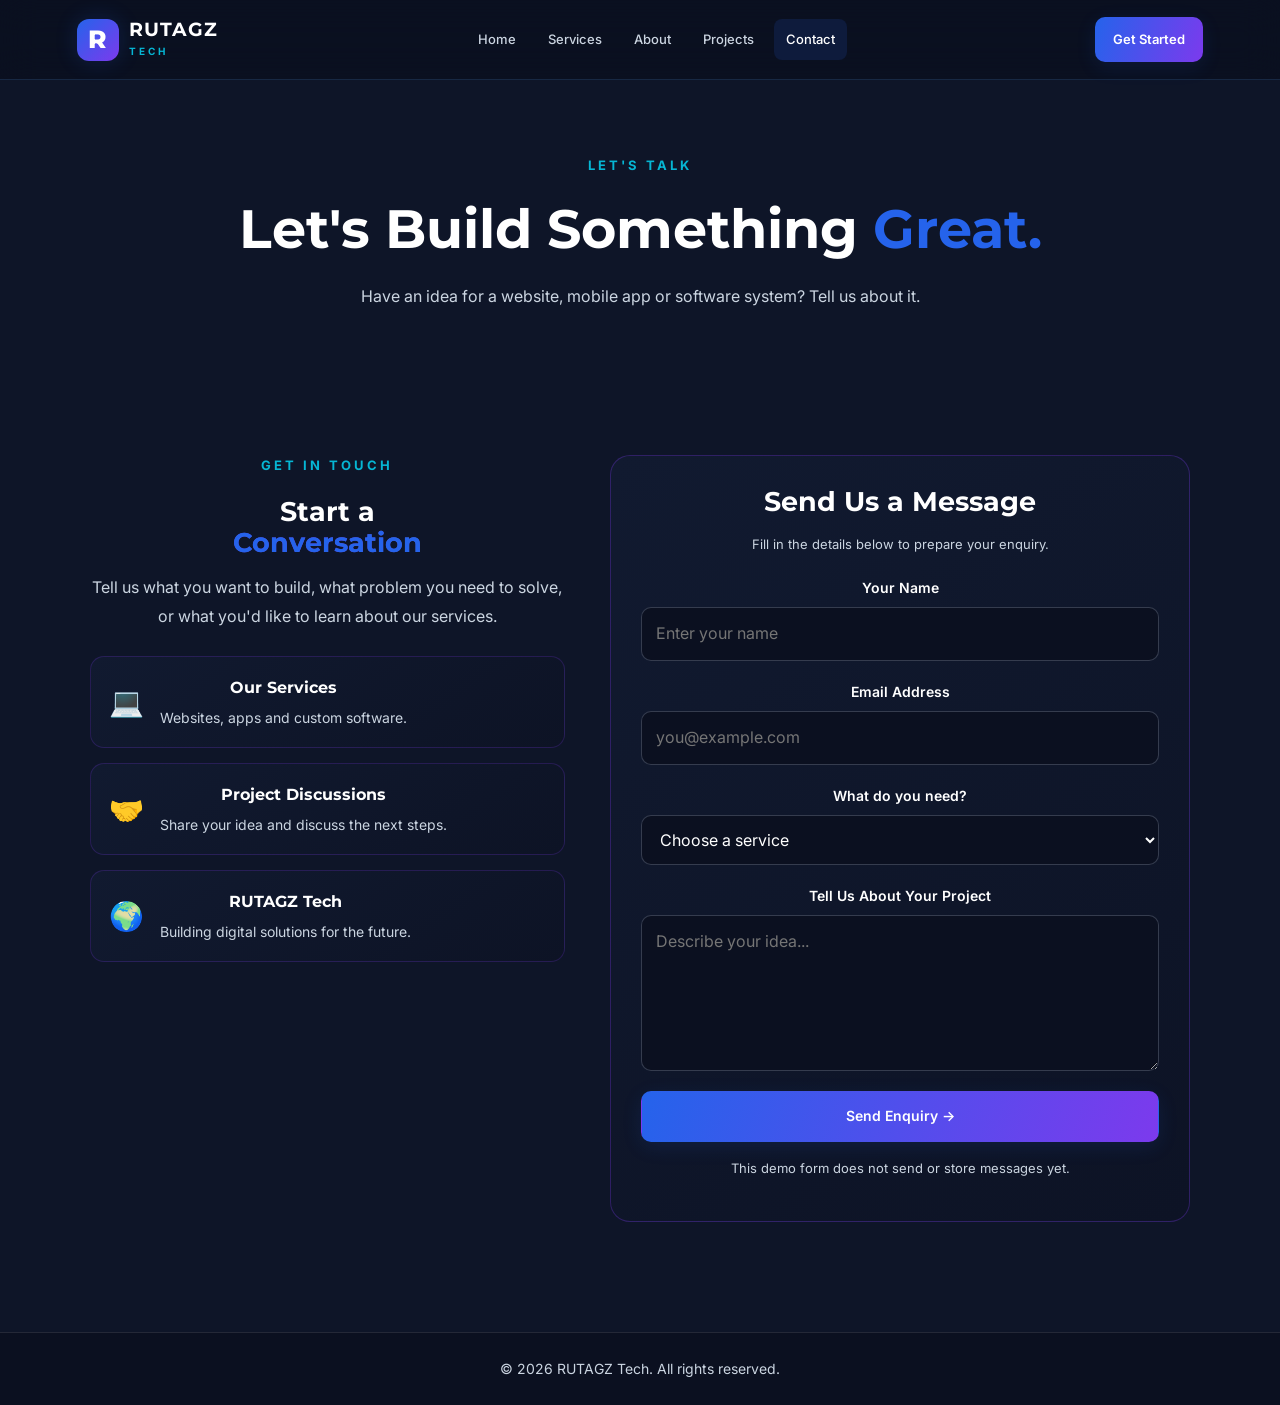
==== contact.html @ d27f0b1b "Add files via upload Upload RUTAGZ Tech website" ====
<!DOCTYPE html>
<html lang="en">
<head>
    <meta charset="UTF-8">
    <meta name="viewport" content="width=device-width, initial-scale=1.0">

    <title>Contact Us | RUTAGZ Tech</title>

    <link rel="stylesheet" href="style.css">

    <link href="https://fonts.googleapis.com/css2?family=Inter:wght@400;500;600;700&family=Montserrat:wght@600;700;800&display=swap" rel="stylesheet">
</head>

<body>

    <!-- NAVIGATION -->
    <header class="navbar">
        <a href="index.html" class="logo">
            <span class="logo-r">R</span>
            <div>
                <h2>RUTAGZ</h2>
                <small>TECH</small>
            </div>
        </a>

        <button class="menu-toggle"
                type="button"
                aria-label="Open navigation menu"
                aria-expanded="false"
                aria-controls="main-nav">
            <span></span>
            <span></span>
            <span></span>
        </button>

        <nav id="main-nav">
            <a href="index.html">Home</a>
            <a href="services.html">Services</a>
            <a href="about.html">About</a>
            <a href="projects.html">Projects</a>
            <a href="contact.html" aria-current="page">Contact</a>
        </nav>

        <a href="contact.html" class="nav-button">Get Started</a>
    </header>


    <!-- CONTACT HERO -->
    <section class="section contact-hero">
        <p class="section-tag">LET'S TALK</p>

        <h1>Let's Build Something <span>Great.</span></h1>

        <p class="section-description">
            Have an idea for a website, mobile app or software system?
            Tell us about it.
        </p>
    </section>


    <!-- CONTACT CONTENT -->
    <section class="section contact-layout">

        <!-- CONTACT DETAILS -->
        <div class="contact-details">
            <p class="section-tag">GET IN TOUCH</p>

            <h2>Start a <span>Conversation</span></h2>

            <p>
                Tell us what you want to build, what problem you need
                to solve, or what you'd like to learn about our services.
            </p>

            <div class="contact-detail-card">
                <span>💻</span>
                <div>
                    <h3>Our Services</h3>
                    <p>Websites, apps and custom software.</p>
                </div>
            </div>

            <div class="contact-detail-card">
                <span>🤝</span>
                <div>
                    <h3>Project Discussions</h3>
                    <p>Share your idea and discuss the next steps.</p>
                </div>
            </div>

            <div class="contact-detail-card">
                <span>🌍</span>
                <div>
                    <h3>RUTAGZ Tech</h3>
                    <p>Building digital solutions for the future.</p>
                </div>
            </div>
        </div>


        <!-- CONTACT FORM -->
        
<form
    class="contact-form"
    id="contact-form"
    action="https://formspree.io/f/xaeqawqb"
    method="POST"
>


            <h2>Send Us a Message</h2>

            <p class="form-description">
                Fill in the details below to prepare your enquiry.
            </p>

            <label for="name">Your Name</label>
            <input
                type="text"
                id="name"
                name="name"
                placeholder="Enter your name"
                required
            >

            <label for="email">Email Address</label>
            <input
                type="email"
                id="email"
                name="email"
                placeholder="you@example.com"
                required
            >

            <label for="service">What do you need?</label>
            <select id="service" name="service" required>
                <option value="">Choose a service</option>
                <option>Website Development</option>
                <option>Mobile Application</option>
                <option>Custom Software</option>
                <option>School Management System</option>
                <option>E-Commerce</option>
                <option>Business Solution</option>
                <option>Other</option>
            </select>

            <label for="message">Tell Us About Your Project</label>
            <textarea
                id="message"
                name="message"
                rows="5"
                placeholder="Describe your idea..."
                required
            ></textarea>

            <button type="submit" class="primary-button">
    Send Enquiry →
</button>

            <p class="form-note">
                This demo form does not send or store messages yet.
            </p>

            <p id="form-status" role="status" aria-live="polite"></p>

        </form>

    </section>


    <!-- FOOTER -->
    <footer class="footer">
        <p>© 2026 RUTAGZ Tech. All rights reserved.</p>
    </footer>


    <!-- MOBILE NAVIGATION AND DEMO FORM -->
    
<script>
    // MOBILE NAVIGATION
    const menuButton = document.querySelector(".menu-toggle");
    const navbar = document.querySelector(".navbar");
    const navLinks = document.querySelectorAll("#main-nav a");

    if (menuButton && navbar) {
        menuButton.addEventListener("click", function () {
            const isOpen = navbar.classList.toggle("menu-open");

            menuButton.setAttribute("aria-expanded", isOpen);
            menuButton.setAttribute(
                "aria-label",
                isOpen ? "Close navigation menu" : "Open navigation menu"
            );
        });

        navLinks.forEach(function (link) {
            link.addEventListener("click", function () {
                navbar.classList.remove("menu-open");
                menuButton.setAttribute("aria-expanded", "false");
                menuButton.setAttribute(
                    "aria-label",
                    "Open navigation menu"
                );
            });
        });
    }

    // CONTACT FORM
    const contactForm = document.querySelector("#contact-form");
    const formStatus = document.querySelector("#form-status");

    if (contactForm && formStatus) {
        contactForm.addEventListener("submit", async function (event) {
            event.preventDefault();

            formStatus.textContent = "Sending your enquiry...";
            formStatus.setAttribute("role", "status");

            const submitButton = contactForm.querySelector(
                'button[type="submit"]'
            );

            if (submitButton) {
                submitButton.disabled = true;
                submitButton.textContent = "Sending...";
            }

            try {
                const response = await fetch(contactForm.action, {
                    method: "POST",
                    body: new FormData(contactForm),
                    headers: {
                        "Accept": "application/json"
                    }
                });

                if (response.ok) {
                    formStatus.textContent =
                        "Success! Your enquiry has been submitted.";

                    contactForm.reset();
                } else {
                    formStatus.textContent =
                        "Your enquiry could not be sent. Please check your form setup and try again.";
                }
            } catch (error) {
                formStatus.textContent =
                    "A connection error occurred. Check your internet connection and try again.";
            } finally {
                if (submitButton) {
                    submitButton.disabled = false;
                    submitButton.textContent = "Send Enquiry →";
                }
            }
        });
    }
</script>


</body>
</html>
---- style.css ----
/* =========================================================
   RUTAGZ TECH
   BRAND COLORS
========================================================= */

:root {
    --blue: #2563EB;
    --purple: #7C3AED;
    --cyan: #06B6D4;

    --navy: #0B1020;
    --dark: #0E1528;
    --card: #111827;

    --border: #1E293B;
    --border-light: #334155;

    --white: #FFFFFF;
    --text: #CBD5E1;
    --muted: #94A3B8;
}


/* =========================================================
   GENERAL
========================================================= */

* {
    margin: 0;
    padding: 0;
    box-sizing: border-box;
}

html {
    scroll-behavior: smooth;
    scroll-padding-top: 80px;
}

body {
    font-family: "Inter", sans-serif;
    background: var(--navy);
    color: var(--white);
    line-height: 1.6;
    overflow-x: hidden;
}

h1,
h2,
h3 {
    font-family: "Montserrat", sans-serif;
}

a {
    text-decoration: none;
    color: inherit;
}

button,
a {
    -webkit-tap-highlight-color: transparent;
}


/* =========================================================
   NAVBAR
========================================================= */

.navbar {
    height: 80px;
    padding: 0 7%;

    display: flex;
    align-items: center;
    justify-content: space-between;

    background: rgba(11, 16, 32, 0.88);
    backdrop-filter: blur(15px);
    -webkit-backdrop-filter: blur(15px);

    border-bottom: 1px solid rgba(255, 255, 255, 0.04);

    position: sticky;
    top: 0;
    z-index: 1000;
}


/* Logo */

.logo {
    display: flex;
    align-items: center;
    gap: 10px;
}

.logo-r {
    font-family: "Montserrat", sans-serif;
    font-size: 45px;
    line-height: 1;

    font-weight: 900;

    background: linear-gradient(
        135deg,
        var(--blue),
        var(--purple)
    );

    -webkit-background-clip: text;
    background-clip: text;
    color: transparent;
}

.logo h2 {
    font-size: 20px;
    line-height: 1.1;
    letter-spacing: 1px;
}

.logo small {
    display: block;
    margin-top: 3px;

    color: var(--blue);

    font-size: 10px;
    font-weight: 800;
    letter-spacing: 5px;
}


/* Navigation */

nav {
    display: flex;
    align-items: center;
    gap: 30px;
}

nav a {
    position: relative;

    color: var(--text);
    font-size: 14px;
    font-weight: 500;

    transition: 0.3s ease;
}

nav a::after {
    content: "";

    position: absolute;
    left: 0;
    bottom: -7px;

    width: 0;
    height: 2px;

    background: linear-gradient(
        90deg,
        var(--blue),
        var(--purple)
    );

    transition: width 0.3s ease;
}

nav a:hover {
    color: var(--white);
}

nav a:hover::after {
    width: 100%;
}


/* =========================================================
   BUTTONS
========================================================= */

.primary-button,
.nav-button {
    display: inline-flex;
    align-items: center;
    justify-content: center;

    background: linear-gradient(
        90deg,
        var(--blue),
        var(--purple)
    );

    padding: 13px 22px;

    border-radius: 30px;

    color: var(--white);
    font-weight: 600;

    transition: 0.3s ease;

    box-shadow: 0 5px 20px rgba(37, 99, 235, 0.12);
}

.primary-button:hover,
.nav-button:hover {
    transform: translateY(-3px);

    box-shadow:
        0 10px 30px rgba(37, 99, 235, 0.30);
}

.secondary-button {
    display: inline-flex;
    align-items: center;
    justify-content: center;

    padding: 12px 22px;

    border: 1px solid var(--border-light);
    border-radius: 30px;

    color: var(--text);

    transition: 0.3s ease;
}

.secondary-button:hover {
    border-color: var(--blue);
    color: var(--white);

    transform: translateY(-2px);
}


/* =========================================================
   HERO
========================================================= */

.hero {
    min-height: calc(100vh - 80px);

    padding: 100px 7%;

    display: flex;
    align-items: center;
    justify-content: space-between;

    gap: 70px;

    position: relative;
    overflow: hidden;
}


/* Background glow */

.hero::before {
    content: "";

    position: absolute;

    width: 500px;
    height: 500px;

    background: var(--purple);

    opacity: 0.12;

    filter: blur(100px);

    right: -150px;
    top: 50px;

    pointer-events: none;
}

.hero::after {
    content: "";

    position: absolute;

    width: 350px;
    height: 350px;

    background: var(--blue);

    opacity: 0.07;

    filter: blur(100px);

    left: -150px;
    bottom: -100px;

    pointer-events: none;
}


/* Hero content */

.hero-content {
    max-width: 650px;

    position: relative;
    z-index: 2;
}

.tag,
.section-tag {
    color: var(--cyan);

    font-size: 13px;
    font-weight: 700;

    letter-spacing: 3px;

    margin-bottom: 20px;
}

.hero h1 {
    font-size: clamp(45px, 6vw, 75px);

    line-height: 1.05;

    letter-spacing: -2px;
}

.hero h1 span,
.section h2 span,
.about h2 span,
.contact h2 span {
    display: block;

    background: linear-gradient(
        90deg,
        var(--blue),
        var(--purple),
        var(--cyan)
    );

    -webkit-background-clip: text;
    background-clip: text;

    color: transparent;
}

.hero-text {
    color: var(--text);

    max-width: 570px;

    line-height: 1.8;

    margin: 25px 0 35px;
}

.hero-buttons {
    display: flex;
    align-items: center;

    gap: 15px;
}


/* =========================================================
   TECHNOLOGY CARD
========================================================= */

.hero-card {
    width: 420px;
    min-width: 320px;
    height: 330px;

    position: relative;

    z-index: 2;
}

.glow {
    position: absolute;

    width: 250px;
    height: 250px;

    background: var(--blue);

    opacity: 0.3;

    filter: blur(80px);

    top: 30px;
    right: 30px;

    pointer-events: none;
}

.code-window {
    position: relative;

    width: 100%;
    height: 100%;

    background: var(--card);

    border: 1px solid var(--border-light);

    border-radius: 20px;

    box-shadow:
        0 30px 80px rgba(0, 0, 0, 0.4);

    overflow: hidden;
}

.window-top {
    height: 45px;

    display: flex;
    align-items: center;

    gap: 7px;

    padding-left: 20px;

    border-bottom: 1px solid #273449;

    background: rgba(255, 255, 255, 0.015);
}

.window-top span {
    width: 10px;
    height: 10px;

    border-radius: 50%;

    background: #475569;
}

.code {
    padding: 30px;

    font-family: monospace;
    font-size: 15px;

    line-height: 2;

    color: var(--text);
}

.code p {
    white-space: nowrap;
}

.code p:first-child {
    color: var(--white);
}


/* Code colors */

.code .blue {
    color: var(--blue);
}

.code .purple {
    color: var(--purple);
}

.code .cyan {
    color: var(--cyan);
}

.code p span {
    color: var(--cyan);
}


/* =========================================================
   GENERAL SECTIONS
========================================================= */

.section {
    padding: 110px 7%;

    background: var(--dark);

    text-align: center;
}

.section h2 {
    font-size: clamp(35px, 5vw, 45px);

    line-height: 1.15;
}

.section-description {
    color: var(--text);

    margin: 20px auto 50px;

    max-width: 600px;

    line-height: 1.7;
}


/* =========================================================
   SERVICES
========================================================= */


.services-grid {
    display: grid;
    grid-template-columns: repeat(3, minmax(0, 1fr));
    gap: 25px;
    text-align: left;
    align-items: stretch;
}


.service-card {
    background: var(--card);

    border: 1px solid var(--border);

    padding: 30px;

    border-radius: 18px;

    transition:
        transform 0.3s ease,
        border-color 0.3s ease,
        box-shadow 0.3s ease;
}

.service-card:hover {
    transform: translateY(-8px);

    border-color: var(--blue);

    box-shadow:
        0 15px 40px rgba(37, 99, 235, 0.12);
}

.icon {
    font-size: 35px;

    margin-bottom: 20px;
}

.service-card h3 {
    margin-bottom: 12px;

    font-size: 20px;
}

.service-card p {
    color: var(--text);

    line-height: 1.7;
}


/* =========================================================
   ABOUT
========================================================= */

.about {
    padding: 110px 7%;

    display: grid;

    grid-template-columns: 1fr 1fr;

    gap: 80px;

    align-items: center;
}

.about h2 {
    font-size: clamp(35px, 5vw, 45px);

    line-height: 1.15;

    margin-bottom: 25px;
}

.about p {
    color: var(--text);

    line-height: 1.8;

    margin-bottom: 20px;
}

.about-box {
    display: grid;

    grid-template-columns: 1fr 1fr;

    gap: 20px;
}

.about-box div {
    padding: 35px;

    background: var(--card);

    border: 1px solid var(--border);

    border-radius: 18px;

    transition: 0.3s ease;
}

.about-box div:hover {
    transform: translateY(-5px);

    border-color: var(--purple);
}

.about-box strong {
    font-size: 35px;

    background: linear-gradient(
        90deg,
        var(--blue),
        var(--purple)
    );

    -webkit-background-clip: text;
    background-clip: text;

    color: transparent;
}

.about-box p {
    margin-top: 10px;
}


/* =========================================================
   PROJECTS
========================================================= */

.projects-grid {
    margin-top: 50px;

    display: grid;

    grid-template-columns: repeat(3, 1fr);

    gap: 25px;

    text-align: left;
}

.project-card {
    background: var(--card);

    padding: 30px;

    border-radius: 18px;

    border: 1px solid var(--border);

    transition: 0.3s ease;
}

.project-card:hover {
    transform: translateY(-8px);

    border-color: var(--purple);

    box-shadow:
        0 15px 40px rgba(124, 58, 237, 0.12);
}

.project-icon {
    font-size: 40px;

    margin-bottom: 20px;
}

.project-card h3 {
    margin-bottom: 15px;

    font-size: 20px;
}

.project-card p {
    color: var(--text);

    line-height: 1.7;

    margin-bottom: 20px;
}

.project-card a {
    color: var(--blue);

    font-weight: 600;

    transition: 0.3s ease;
}

.project-card a:hover {
    color: var(--cyan);
}


/* =========================================================
   CONTACT
========================================================= */

.contact {
    padding: 120px 7%;

    text-align: center;

    background:
        radial-gradient(
            circle at center,
            rgba(37, 99, 235, 0.15),
            transparent 55%
        );
}

.contact h2 {
    font-size: clamp(40px, 6vw, 55px);

    line-height: 1.1;
}

.contact > p:not(.section-tag) {
    color: var(--text);

    max-width: 550px;

    margin: 20px auto 35px;

    line-height: 1.7;
}


/* =========================================================
   FOOTER
========================================================= */

footer {
    padding: 45px 7%;

    border-top: 1px solid var(--border);

    text-align: center;

    color: var(--text);
}

.footer-logo {
    font-family: "Montserrat", sans-serif;

    font-size: 20px;

    margin-bottom: 15px;
}

.footer-logo span {
    color: var(--blue);

    font-size: 25px;
}

.footer-logo b {
    color: var(--blue);

    font-size: 12px;

    letter-spacing: 3px;
}

.copyright {
    margin-top: 20px;

    font-size: 13px;

    color: var(--muted);
}


/* =========================================================
   TABLET
========================================================= */

@media (max-width: 1000px) {

    .navbar {
        padding: 0 5%;
    }

    nav {
        gap: 18px;
    }

    nav a {
        font-size: 13px;
    }

    .hero {
        padding: 90px 5%;

        gap: 40px;
    }

    .hero-card {
        width: 380px;
    }

    .services-grid,
    .projects-grid {
        grid-template-columns: repeat(2, 1fr);
    }

    .about {
        padding: 90px 5%;

        gap: 50px;
    }
}


/* =========================================================
   MOBILE
========================================================= */

@media (max-width: 750px) {

    .navbar {
        height: 70px;

        padding: 0 5%;
    }

    .logo-r {
        font-size: 38px;
    }

    .logo h2 {
        font-size: 17px;
    }

    .logo small {
        font-size: 8px;

        letter-spacing: 4px;
    }

    /*
       Navigation links are hidden on small screens.
       The Get Started button remains available.
    */

    nav {
        display: none;
    }

    .nav-button {
        padding: 10px 17px;

        font-size: 13px;
    }


    /* Hero */

    .hero {
        min-height: auto;

        padding: 80px 5%;

        flex-direction: column;

        text-align: center;

        gap: 65px;
    }

    .hero-content {
        max-width: 650px;
    }

    .hero h1 {
        font-size: clamp(40px, 11vw, 60px);

        letter-spacing: -1.5px;
    }

    .hero-text {
        margin-left: auto;
        margin-right: auto;
    }

    .hero-buttons {
        justify-content: center;

        flex-wrap: wrap;
    }

    .hero-card {
        width: 100%;

        max-width: 420px;

        min-width: 0;

        height: 300px;
    }


    /* Sections */

    .section {
        padding: 85px 5%;
    }

    .about {
        padding: 85px 5%;

        grid-template-columns: 1fr;

        gap: 50px;

        text-align: center;
    }

    .about .section-tag {
        margin-bottom: 15px;
    }

    .about p {
        max-width: 650px;

        margin-left: auto;
        margin-right: auto;
    }

    .about .primary-button {
        margin-top: 5px;
    }


    /* Cards */

    .services-grid,
    .projects-grid {
        grid-template-columns: 1fr;
    }

    .service-card,
    .project-card {
        padding: 28px;
    }
}


/* =========================================================
   SMALL PHONES
========================================================= */

@media (max-width: 500px) {

    .navbar {
        padding: 0 4%;
    }

    .nav-button {
        display: none;
    }

    .logo {
        gap: 7px;
    }

    .logo-r {
        font-size: 35px;
    }

    .logo h2 {
        font-size: 16px;
    }

    .logo small {
        font-size: 7px;

        letter-spacing: 3px;
    }


    /* Hero */

    .hero {
        padding: 70px 5%;
    }

    .hero h1 {
        font-size: 40px;

        line-height: 1.08;
    }

    .hero-text {
        font-size: 14px;
    }

    .hero-buttons {
        flex-direction: column;

        width: 100%;
    }

    .primary-button,
    .secondary-button {
        width: 100%;

        max-width: 280px;
    }


    /* Code card */

    .hero-card {
        height: 280px;
    }

    .code {
        padding: 25px 20px;

        font-size: 13px;
    }


    /* About */

    .about-box {
        grid-template-columns: 1fr;
    }

    .about-box div {
        padding: 28px;
    }


    /* Footer */

    footer {
        padding: 35px 5%;
    }
}


/* =========================================================
   VERY SMALL PHONES
========================================================= */

@media (max-width: 350px) {

    .hero h1 {
        font-size: 35px;
    }

    .hero-card {
        height: 250px;
    }

    .code {
        padding: 20px 15px;

        font-size: 11px;
    }
}


/* SERVICES RESPONSIVE DESIGN */

/* Tablets */
@media (max-width: 900px) {
    .services-grid {
        grid-template-columns: repeat(2, minmax(0, 1fr));
        gap: 20px;
    }
}

/* Phones */
@media (max-width: 600px) {
    .services-grid {
        grid-template-columns: 1fr;
        gap: 18px;
    }

    .service-card {
        padding: 24px;
    }

    .service-card h3 {
        font-size: 19px;
    }

    .icon {
        font-size: 32px;
    }
}



/* ==========================================
   RUTAGZ TECH — PREMIUM MOBILE UI
   Add this at the bottom of style.css
========================================== */

/* Prevent unwanted horizontal scrolling */
html {
    overflow-x: hidden;
}

body {
    overflow-x: hidden;
}

/* Smooth spacing for all main sections */
section {
    scroll-margin-top: 90px;
}

/* TABLET AND MOBILE */
@media (max-width: 768px) {

    /* HERO SECTION */
    .hero {
        padding: 65px 6% 55px;
        gap: 40px;
        text-align: center;
    }

    .hero-content {
        width: 100%;
        max-width: 100%;
    }

    .hero h1 {
        font-size: clamp(32px, 7vw, 44px);
        line-height: 1.2;
        letter-spacing: -1px;
    }

    .hero h1 span {
        display: block;
    }

    .hero-text {
        font-size: 15px;
        line-height: 1.8;
        max-width: 520px;
        margin: 20px auto 28px;
    }

    /* HERO BUTTONS */
    .hero-buttons {
        display: flex;
        flex-direction: column;
        align-items: stretch;
        gap: 14px;
        width: 100%;
        max-width: 340px;
        margin: 0 auto;
    }

    .hero-buttons a {
        display: flex;
        justify-content: center;
        align-items: center;
        width: 100%;
        min-height: 50px;
        box-sizing: border-box;
        border-radius: 12px;
    }

    /* TECHNOLOGY PREVIEW CARD */
    .hero-card {
        width: 100%;
        max-width: 440px;
        margin: 0 auto;
    }

    .code-window {
        width: 100%;
        box-sizing: border-box;
    }

    /* SERVICES SECTION */
    .section {
        padding: 70px 6%;
    }

    .section h2 {
        font-size: 32px;
        line-height: 1.25;
    }

    .section-description {
        font-size: 15px;
        line-height: 1.8;
        max-width: 500px;
    }

    /* TWO CARDS PER ROW ON TABLETS */
    .services-grid {
        grid-template-columns: repeat(2, minmax(0, 1fr));
        gap: 18px;
    }

    /* PREMIUM SERVICE CARDS */
    .service-card {
        min-width: 0;
        padding: 24px 20px;
        border-radius: 16px;
        background: linear-gradient(
            145deg,
            #111a30,
            #0d1325
        );
        border: 1px solid rgba(124, 58, 237, 0.22);
        overflow-wrap: anywhere;
    }

    .service-card h3 {
        font-size: 18px;
        line-height: 1.4;
    }

    .service-card p {
        font-size: 14px;
        line-height: 1.75;
    }

    .icon {
        font-size: 31px;
        margin-bottom: 17px;
    }
}

/* SMALL PHONES */
@media (max-width: 480px) {

    /* More breathing room around the hero */
    .hero {
        padding: 48px 20px 42px;
        gap: 32px;
    }

    .hero h1 {
        font-size: 34px;
        line-height: 1.2;
    }

    .hero-text {
        font-size: 14px;
    }

    .hero-buttons {
        max-width: 100%;
    }

    /* Keep the code preview within the screen */
    .hero-card {
        max-width: 100%;
    }

    .code {
        font-size: 13px;
        overflow-wrap: anywhere;
    }

    /* SINGLE-COLUMN SERVICE CARDS */
    .section {
        padding: 58px 20px;
    }

    .section h2 {
        font-size: 29px;
    }

    .services-grid {
        grid-template-columns: minmax(0, 1fr);
        gap: 16px;
    }

    .service-card {
        padding: 25px 22px;
        border-radius: 15px;
    }

    .service-card h3 {
        font-size: 19px;
    }

    .service-card p {
        font-size: 14px;
        line-height: 1.8;
    }

    /* Subtle premium glow */
    .service-card:hover {
        transform: translateY(-3px);
        box-shadow: 0 8px 25px rgba(37, 99, 235, 0.12);
    }
}

/* Respect reduced-motion preferences */
@media (prefers-reduced-motion: reduce) {
    .service-card {
        transition: none;
    }

    html {
        scroll-behavior: auto;
    }
}



/* MOBILE NAVIGATION */

.menu-toggle {
    display: none;
    width: 44px;
    height: 44px;
    padding: 10px;
    background: #111a30;
    border: 1px solid rgba(124, 58, 237, 0.4);
    border-radius: 10px;
    cursor: pointer;
}

.menu-toggle span {
    display: block;
    height: 2px;
    width: 100%;
    margin: 5px 0;
    background: #ffffff;
    border-radius: 2px;
}

@media (max-width: 768px) {
    .navbar {
        position: relative;
        height: auto;
        min-height: 72px;
        padding: 14px 20px;
        flex-wrap: wrap;
        gap: 14px;
    }

    .menu-toggle {
        display: block;
        margin-left: auto;
    }

    .navbar nav {
        display: none;
        order: 3;
        width: 100%;
        flex-direction: column;
        align-items: stretch;
        gap: 0;
        padding: 8px 0;
        background: #0e1629;
        border: 1px solid rgba(124, 58, 237, 0.25);
        border-radius: 12px;
    }

    .navbar nav a {
        display: block;
        padding: 14px 16px;
    }

    .navbar .nav-button {
        display: none;
    }

    .navbar.menu-open nav {
        display: flex;
    }
}


/* SERVICES PAGE */

.logo {
    text-decoration: none;
    color: inherit;
}

.services-page-hero {
    text-align: center;
    padding-top: 90px;
    padding-bottom: 65px;
}

.services-page-hero h1 {
    font-family: "Montserrat", sans-serif;
    font-size: clamp(32px, 5vw, 56px);
    line-height: 1.2;
    max-width: 850px;
    margin: 20px auto;
}

.services-page-hero h1 span {
    color: var(--blue);
}

.services-page-hero .section-description {
    margin: 0 auto 30px;
    max-width: 650px;
}

.services-cta {
    text-align: center;
    padding-top: 70px;
    padding-bottom: 90px;
}

.services-cta h2 {
    font-family: "Montserrat", sans-serif;
}

.services-cta .section-description {
    margin: 18px auto 28px;
    max-width: 600px;
}

.footer {
    padding: 25px 20px;
    text-align: center;
    border-top: 1px solid rgba(255, 255, 255, 0.1);
    color: var(--text);
    font-size: 14px;
}

@media (max-width: 600px) {
    .services-page-hero {
        padding-top: 55px;
        padding-bottom: 45px;
    }

    .services-page-hero h1 {
        font-size: 34px;
    }

    .services-cta {
        padding-top: 50px;
        padding-bottom: 60px;
    }
}





/* ABOUT PAGE */

.about-hero {
    text-align: center;
    padding-top: 90px;
    padding-bottom: 65px;
}

.about-hero h1 {
    font-family: "Montserrat", sans-serif;
    font-size: clamp(32px, 5vw, 54px);
    line-height: 1.3;
    margin: 20px auto;
}

.about-hero h1 span,
.about-card h2 span,
.about-cta h2 span {
    color: var(--blue);
}

.about-hero .section-description {
    max-width: 700px;
    margin: 0 auto 30px;
}

.about-content {
    max-width: 1000px;
    margin: 0 auto;
}

.about-card {
    padding: 35px;
    background: linear-gradient(145deg, #111a30, #0d1325);
    border: 1px solid rgba(124, 58, 237, 0.25);
    border-radius: 20px;
}

.about-card h2 {
    font-family: "Montserrat", sans-serif;
    margin: 15px 0 20px;
}

.about-card p:not(.section-tag) {
    color: var(--text);
    line-height: 1.9;
    margin-bottom: 15px;
}

.about-cta {
    text-align: center;
    padding-top: 70px;
    padding-bottom: 90px;
}

.about-cta h2 {
    font-family: "Montserrat", sans-serif;
}

.about-cta .section-description {
    max-width: 600px;
    margin: 18px auto 28px;
}

@media (max-width: 600px) {
    .about-hero {
        padding-top: 55px;
        padding-bottom: 40px;
    }

    .about-hero h1 {
        font-size: 32px;
    }

    .about-card {
        padding: 24px 20px;
    }

    .about-cta {
        padding-top: 50px;
        padding-bottom: 60px;
    }
}




/* PROJECTS PAGE */

.projects-hero {
    text-align: center;
    padding-top: 90px;
    padding-bottom: 60px;
}

.projects-hero h1 {
    font-family: "Montserrat", sans-serif;
    font-size: clamp(32px, 5vw, 54px);
    line-height: 1.25;
    margin: 20px auto;
}

.projects-hero h1 span,
.projects-cta h2 span {
    color: var(--blue);
}

.projects-hero .section-description {
    max-width: 680px;
    margin: 0 auto;
}

.project-grid {
    display: grid;
    grid-template-columns: repeat(3, minmax(0, 1fr));
    gap: 25px;
    margin-top: 35px;
}

.project-card {
    min-width: 0;
    overflow: hidden;
    background: linear-gradient(145deg, #111a30, #0d1325);
    border: 1px solid rgba(124, 58, 237, 0.25);
    border-radius: 18px;
    transition: transform 0.3s ease, border-color 0.3s ease;
}

.project-card:hover {
    transform: translateY(-5px);
    border-color: var(--blue);
}

.project-visual {
    min-height: 175px;
    padding: 25px 15px;
    display: flex;
    flex-direction: column;
    align-items: center;
    justify-content: center;
    gap: 15px;
    text-align: center;
    background: radial-gradient(circle at top, #233b73, #10182b 75%);
}

.project-visual span {
    font-size: 48px;
}

.project-visual p {
    font-size: 11px;
    font-weight: 700;
    letter-spacing: 2px;
    color: #cbd5e1;
}

.school-visual {
    background: radial-gradient(circle at top, #3b286e, #10182b 75%);
}

.shop-visual {
    background: radial-gradient(circle at top, #075985, #10182b 75%);
}

.app-visual {
    background: radial-gradient(circle at top, #4338a0, #10182b 75%);
}

.data-visual {
    background: radial-gradient(circle at top, #164e63, #10182b 75%);
}

.community-visual {
    background: radial-gradient(circle at top, #4c1d55, #10182b 75%);
}

.project-info {
    padding: 24px;
}

.project-type {
    color: #60a5fa;
    font-size: 11px;
    font-weight: 700;
    letter-spacing: 1.3px;
    margin-bottom: 12px;
}

.project-info h3 {
    font-family: "Montserrat", sans-serif;
    font-size: 19px;
    margin-bottom: 12px;
}

.project-info > p:not(.project-type) {
    color: var(--text);
    font-size: 14px;
    line-height: 1.8;
    margin-bottom: 20px;
}

.project-link {
    color: #93c5fd;
    font-size: 13px;
    font-weight: 600;
    text-decoration: none;
}

.project-link:hover {
    color: var(--cyan);
}

.projects-cta {
    text-align: center;
    padding-top: 70px;
    padding-bottom: 90px;
}

.projects-cta h2 {
    font-family: "Montserrat", sans-serif;
}

.projects-cta .section-description {
    max-width: 600px;
    margin: 18px auto 28px;
}

@media (max-width: 900px) {
    .project-grid {
        grid-template-columns: repeat(2, minmax(0, 1fr));
        gap: 20px;
    }
}

@media (max-width: 600px) {
    .projects-hero {
        padding-top: 55px;
        padding-bottom: 40px;
    }

    .projects-hero h1 {
        font-size: 32px;
    }

    .project-grid {
        grid-template-columns: minmax(0, 1fr);
        gap: 20px;
    }

    .project-visual {
        min-height: 150px;
    }

    .project-info {
        padding: 22px;
    }

    .projects-cta {
        padding-top: 50px;
        padding-bottom: 60px;
    }
}




/* CONTACT PAGE */

.contact-hero {
    text-align: center;
    padding-top: 75px;
    padding-bottom: 35px;
}

.contact-hero h1 {
    font-family: "Montserrat", sans-serif;
    font-size: clamp(32px, 5vw, 54px);
    line-height: 1.25;
    margin: 20px auto;
}

.contact-hero h1 span,
.contact-details h2 span {
    color: var(--blue);
}

.contact-hero .section-description {
    max-width: 650px;
    margin: 0 auto;
}

.contact-layout {
    display: grid;
    grid-template-columns: minmax(0, 0.9fr) minmax(0, 1.1fr);
    gap: 45px;
    align-items: start;
}

.contact-details h2,
.contact-form h2 {
    font-family: "Montserrat", sans-serif;
    font-size: 27px;
    margin: 15px 0;
}

.contact-details > p:not(.section-tag) {
    color: var(--text);
    line-height: 1.8;
    margin-bottom: 25px;
}

.contact-detail-card {
    display: flex;
    align-items: center;
    gap: 16px;
    padding: 18px;
    margin-bottom: 15px;
    background: linear-gradient(145deg, #111a30, #0d1325);
    border: 1px solid rgba(124, 58, 237, 0.22);
    border-radius: 14px;
}

.contact-detail-card > span {
    font-size: 28px;
}

.contact-detail-card h3 {
    font-size: 16px;
    margin-bottom: 6px;
}

.contact-detail-card p {
    color: var(--text);
    font-size: 14px;
    line-height: 1.6;
}

.contact-form {
    display: flex;
    flex-direction: column;
    padding: 30px;
    background: linear-gradient(145deg, #111a30, #0d1325);
    border: 1px solid rgba(124, 58, 237, 0.3);
    border-radius: 20px;
}

.contact-form h2 {
    margin-top: 0;
}

.form-description,
.form-note {
    color: var(--text);
    font-size: 13px;
    line-height: 1.7;
    margin-bottom: 22px;
}

.contact-form label {
    font-size: 14px;
    font-weight: 600;
    margin-bottom: 8px;
}

.contact-form input,
.contact-form select,
.contact-form textarea {
    width: 100%;
    box-sizing: border-box;
    padding: 13px 14px;
    margin-bottom: 20px;
    color: var(--white);
    background: #0b1020;
    border: 1px solid rgba(148, 163, 184, 0.3);
    border-radius: 10px;
    font: inherit;
}

.contact-form input:focus,
.contact-form select:focus,
.contact-form textarea:focus {
    outline: 2px solid var(--blue);
    outline-offset: 2px;
}

.contact-form textarea {
    resize: vertical;
    min-height: 130px;
}

.contact-form select option {
    background: #0b1020;
}

.contact-form button {
    width: 100%;
    min-height: 50px;
    cursor: pointer;
    font: inherit;
}

.form-note {
    margin: 15px 0 0;
    text-align: center;
}

#form-status {
    color: #93c5fd;
    font-size: 14px;
    line-height: 1.6;
    margin-top: 12px;
}

@media (max-width: 800px) {
    .contact-layout {
        grid-template-columns: minmax(0, 1fr);
        gap: 30px;
    }

    .contact-details h2,
    .contact-form h2 {
        font-size: 24px;
    }
}

@media (max-width: 600px) {
    .contact-hero {
        padding-top: 50px;
        padding-bottom: 20px;
    }

    .contact-hero h1 {
        font-size: 32px;
    }

    .contact-form {
        padding: 23px 18px;
    }

    .contact-form input,
    .contact-form select,
    .contact-form textarea {
        font-size: 16px;
    }
}



/* RUTAGZ TECH - WELCOME HOMEPAGE */

.welcome-page {
    position: relative;
    isolation: isolate;
    min-height: calc(100vh - 80px);
    padding: 65px 7%;
    display: grid;
    grid-template-columns: minmax(0, 1.15fr) minmax(300px, 0.85fr);
    align-items: center;
    gap: 40px;
    overflow: hidden;
    background: var(--navy);
}

.welcome-glow {
    position: absolute;
    z-index: -1;
    width: 450px;
    height: 450px;
    top: 10%;
    left: 20%;
    border-radius: 50%;
    background: rgba(37, 99, 235, 0.13);
    filter: blur(100px);
    pointer-events: none;
}

.welcome-content {
    max-width: 700px;
}

.welcome-tag {
    display: inline-block;
    padding: 10px 15px;
    color: #93c5fd;
    background: rgba(37, 99, 235, 0.1);
    border: 1px solid rgba(37, 99, 235, 0.3);
    border-radius: 30px;
    font-size: 12px;
    font-weight: 700;
    letter-spacing: 1.5px;
}

.welcome-content h1 {
    margin: 25px 0;
    font-family: "Montserrat", sans-serif;
    font-size: clamp(38px, 4.5vw, 65px);
    line-height: 1.15;
    letter-spacing: -1.5px;
}

.welcome-content h1 span {
    display: block;
    color: var(--blue);
    background: linear-gradient(90deg, #60a5fa, #a78bfa);
    background-clip: text;
    -webkit-background-clip: text;
    -webkit-text-fill-color: transparent;
}

.welcome-description {
    max-width: 570px;
    color: var(--text);
    font-size: 16px;
    line-height: 1.9;
    margin-bottom: 30px;
}

.welcome-buttons {
    display: flex;
    flex-wrap: wrap;
    gap: 15px;
}

.welcome-buttons a {
    min-height: 50px;
    padding: 14px 22px;
    border-radius: 10px;
    text-align: center;
}

.welcome-footer {
    margin-top: 45px;
    color: #94a3b8;
    font-size: 10px;
    font-weight: 600;
    letter-spacing: 2px;
}

.welcome-visual {
    position: relative;
    display: flex;
    justify-content: center;
    align-items: center;
    min-width: 0;
    min-height: 360px;
}

.welcome-orb {
    position: absolute;
    width: 280px;
    height: 280px;
    border-radius: 50%;
    background: linear-gradient(
        135deg,
        rgba(37, 99, 235, 0.3),
        rgba(124, 58, 237, 0.3)
    );
    filter: blur(35px);
}

.welcome-code-card {
    position: relative;
    width: 100%;
    max-width: 390px;
    padding: 25px;
    background: rgba(13, 19, 37, 0.92);
    border: 1px solid rgba(96, 165, 250, 0.3);
    border-radius: 18px;
    box-shadow: 0 25px 80px rgba(0, 0, 0, 0.3);
    font-family: monospace;
    font-size: 14px;
    line-height: 2;
    overflow-wrap: anywhere;
}

.welcome-window-dots {
    display: flex;
    gap: 7px;
    margin-bottom: 25px;
}

.welcome-window-dots span {
    width: 10px;
    height: 10px;
    border-radius: 50%;
    background: #64748b;
}

.welcome-window-dots span:first-child {
    background: #f87171;
}

.welcome-window-dots span:nth-child(2) {
    background: #fbbf24;
}

.welcome-window-dots span:nth-child(3) {
    background: #4ade80;
}

.welcome-code-card p {
    margin: 8px 0;
}

.welcome-code-card p span,
.code-cyan {
    color: #22d3ee;
}

.code-purple {
    color: #a78bfa;
}

.code-blue {
    color: #60a5fa;
}

/* TABLET */
@media (max-width: 900px) {
    .welcome-page {
        grid-template-columns: 1fr;
        text-align: center;
        gap: 20px;
        padding: 55px 6%;
    }

    .welcome-content {
        margin: 0 auto;
    }

    .welcome-content h1 {
        font-size: clamp(38px, 7vw, 55px);
    }

    .welcome-description {
        margin: 0 auto 28px;
    }

    .welcome-buttons {
        justify-content: center;
    }

    .welcome-visual {
        min-height: 300px;
    }

    .welcome-code-card {
        text-align: left;
    }
}

/* PHONE */
@media (max-width: 600px) {
    .welcome-page {
        min-height: auto;
        padding: 55px 22px 40px;
        gap: 10px;
    }

    .welcome-content h1 {
        font-size: 36px;
        letter-spacing: -1px;
    }

    .welcome-tag {
        font-size: 10px;
        letter-spacing: 1px;
    }

    .welcome-description {
        font-size: 14px;
        line-height: 1.8;
    }

    .welcome-buttons {
        flex-direction: column;
        width: 100%;
    }

    .welcome-buttons a {
        width: 100%;
        box-sizing: border-box;
    }

    .welcome-footer {
        margin-top: 30px;
        font-size: 9px;
        letter-spacing: 1px;
    }

    .welcome-visual {
        min-height: 260px;
        margin-top: 10px;
    }

    .welcome-code-card {
        padding: 20px;
        font-size: 12px;
    }

    .welcome-orb {
        width: 200px;
        height: 200px;
    }
}




/* ==================================
   RUTAGZ TECH - PREMIUM NAVIGATION
================================== */

.navbar {
    position: sticky;
    top: 0;
    z-index: 1000;
    display: flex;
    align-items: center;
    justify-content: space-between;
    gap: 25px;
    width: 100%;
    padding: 16px 6%;
    box-sizing: border-box;
    background: rgba(11, 16, 32, 0.94);
    border-bottom: 1px solid rgba(96, 165, 250, 0.16);
    backdrop-filter: blur(18px);
}

/* Brand logo */
.navbar .logo {
    display: flex;
    align-items: center;
    gap: 10px;
    flex-shrink: 0;
    color: var(--white);
    text-decoration: none;
}

.logo-r {
    display: flex;
    align-items: center;
    justify-content: center;
    width: 42px;
    height: 42px;
    border-radius: 12px;
    color: white;
    font-family: "Montserrat", sans-serif;
    font-size: 25px;
    font-weight: 800;
    background: linear-gradient(135deg, var(--blue), var(--purple));
    box-shadow: 0 0 22px rgba(37, 99, 235, 0.2);
}

.navbar .logo h2 {
    margin: 0;
    font-family: "Montserrat", sans-serif;
    font-size: 19px;
    letter-spacing: 1px;
}

.navbar .logo small {
    display: block;
    margin-top: 2px;
    color: var(--cyan);
    font-size: 10px;
    font-weight: 700;
    letter-spacing: 3px;
}

/* Navigation links */
.navbar nav {
    display: flex;
    align-items: center;
    gap: 8px;
}

.navbar nav a {
    padding: 10px 12px;
    color: var(--text);
    font-size: 13px;
    font-weight: 500;
    text-decoration: none;
    border-radius: 8px;
    transition: color 0.2s ease, background 0.2s ease;
}

.navbar nav a:hover,
.navbar nav a[aria-current="page"] {
    color: var(--white);
    background: rgba(37, 99, 235, 0.14);
}

/* Get Started button */
.navbar .nav-button {
    padding: 12px 18px;
    flex-shrink: 0;
    color: white;
    font-size: 13px;
    font-weight: 600;
    text-decoration: none;
    border-radius: 10px;
    background: linear-gradient(110deg, var(--blue), var(--purple));
    transition: transform 0.2s ease, box-shadow 0.2s ease;
}

.navbar .nav-button:hover {
    transform: translateY(-2px);
    box-shadow: 0 8px 24px rgba(37, 99, 235, 0.25);
}

/* Mobile menu button */
.menu-toggle {
    display: none;
    width: 44px;
    height: 44px;
    padding: 10px;
    background: #111a30;
    border: 1px solid rgba(124, 58, 237, 0.4);
    border-radius: 10px;
    cursor: pointer;
}

.menu-toggle span {
    display: block;
    height: 2px;
    width: 100%;
    margin: 5px 0;
    background: white;
    border-radius: 2px;
}

/* Tablet and mobile */
@media (max-width: 900px) {
    .navbar {
        flex-wrap: wrap;
        gap: 12px;
        padding: 14px 20px;
    }

    .menu-toggle {
        display: block;
        margin-left: auto;
    }

    .navbar nav {
        display: none;
        order: 4;
        width: 100%;
        flex-direction: column;
        align-items: stretch;
        gap: 4px;
        padding: 10px;
        background: #0e1629;
        border: 1px solid rgba(124, 58, 237, 0.25);
        border-radius: 12px;
    }

    .navbar.menu-open nav {
        display: flex;
    }

    .navbar nav a {
        padding: 13px 14px;
    }

    .navbar .nav-button {
        display: none;
    }
}

/* Smaller phones */
@media (max-width: 380px) {
    .navbar {
        padding: 12px 14px;
    }

    .navbar .logo h2 {
        font-size: 16px;
    }

    .logo-r {
        width: 38px;
        height: 38px;
        font-size: 22px;
    }
}




/* ==================================
   RUTAGZ TECH - PREMIUM BUTTONS
================================== */

.btn,
button[type="submit"] {
    display: inline-flex;
    align-items: center;
    justify-content: center;
    gap: 8px;
    padding: 13px 22px;
    border: 1px solid transparent;
    border-radius: 10px;
    background: linear-gradient(110deg, var(--blue), var(--purple));
    color: var(--white);
    font-family: "Inter", sans-serif;
    font-size: 14px;
    font-weight: 600;
    text-decoration: none;
    cursor: pointer;
    transition: transform 0.2s ease,
                box-shadow 0.2s ease,
                border-color 0.2s ease;
}

.btn:hover,
button[type="submit"]:hover {
    transform: translateY(-2px);
    box-shadow: 0 8px 24px rgba(37, 99, 235, 0.25);
}

.btn-secondary {
    background: rgba(255, 255, 255, 0.04);
    border-color: rgba(148, 163, 184, 0.35);
    color: var(--white);
}

.btn-secondary:hover {
    border-color: var(--cyan);
}

button:focus-visible,
a:focus-visible {
    outline: 2px solid var(--cyan);
    outline-offset: 4px;
}

@media (max-width: 480px) {
    .btn,
    button[type="submit"] {
        padding: 12px 16px;
        font-size: 13px;
    }
}



/* ==================================
   RUTAGZ TECH - RESPONSIVE LAYOUT
================================== */

/* Prevent unwanted horizontal scrolling */
html,
body {
    max-width: 100%;
    overflow-x: clip;
}

img,
video,
iframe {
    max-width: 100%;
}

/* Tablets */
@media (max-width: 900px) {
    .services-grid {
        grid-template-columns: repeat(2, minmax(0, 1fr));
    }

    .projects-grid {
        grid-template-columns: repeat(2, minmax(0, 1fr));
    }

    .about-grid,
    .contact-grid {
        grid-template-columns: 1fr;
    }
}

/* Mobile phones */
@media (max-width: 600px) {
    .services-grid,
    .projects-grid,
    .about-grid,
    .contact-grid {
        grid-template-columns: 1fr;
    }

    section {
        padding-left: 20px;
        padding-right: 20px;
    }

    h1 {
        font-size: clamp(30px, 9vw, 42px);
        line-height: 1.15;
    }

    h2 {
        font-size: clamp(24px, 6vw, 32px);
    }

    p {
        overflow-wrap: anywhere;
    }

    .welcome-page {
        grid-template-columns: 1fr;
        gap: 35px;
        padding: 45px 20px;
    }

    .welcome-content,
    .welcome-code-card {
        min-width: 0;
        width: 100%;
        box-sizing: border-box;
    }
}
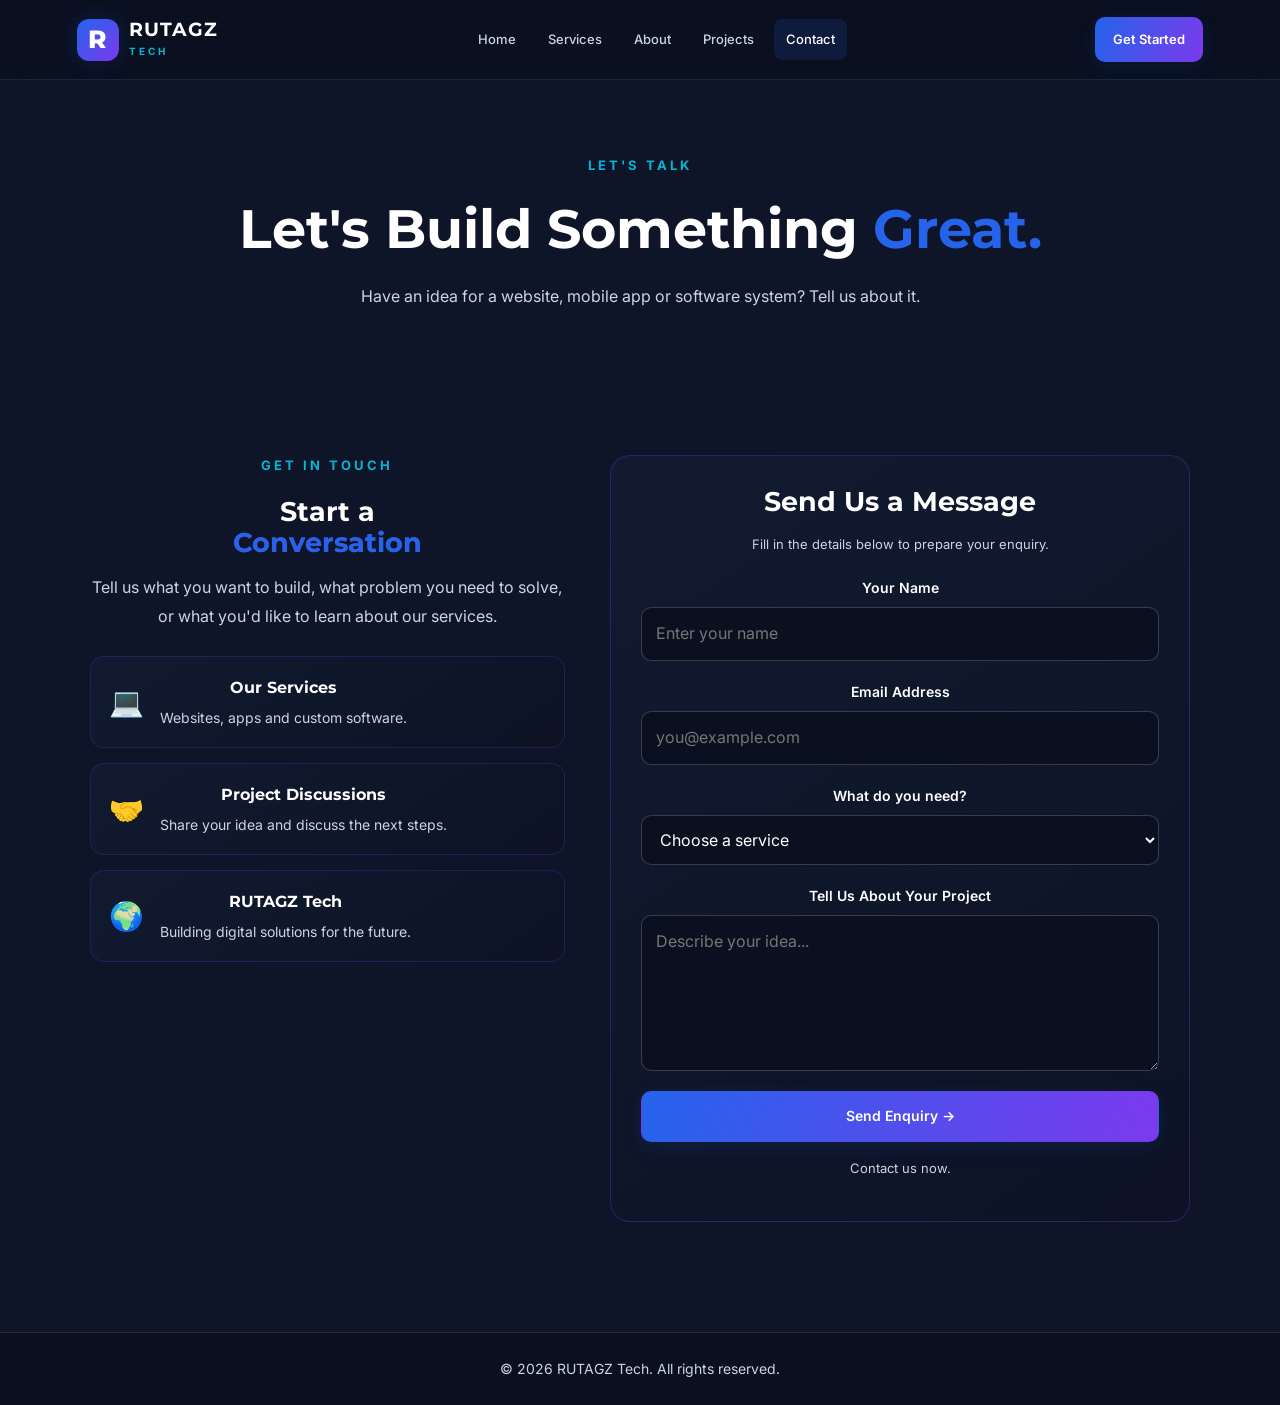
==== commit 2833d8f0: "Add files via upload" ====
--- a/contact.html
+++ b/contact.html
@@ -159,7 +159,7 @@
 </button>
 
             <p class="form-note">
-                This demo form does not send or store messages yet.
+                Contact us now.
             </p>
 
             <p id="form-status" role="status" aria-live="polite"></p>
